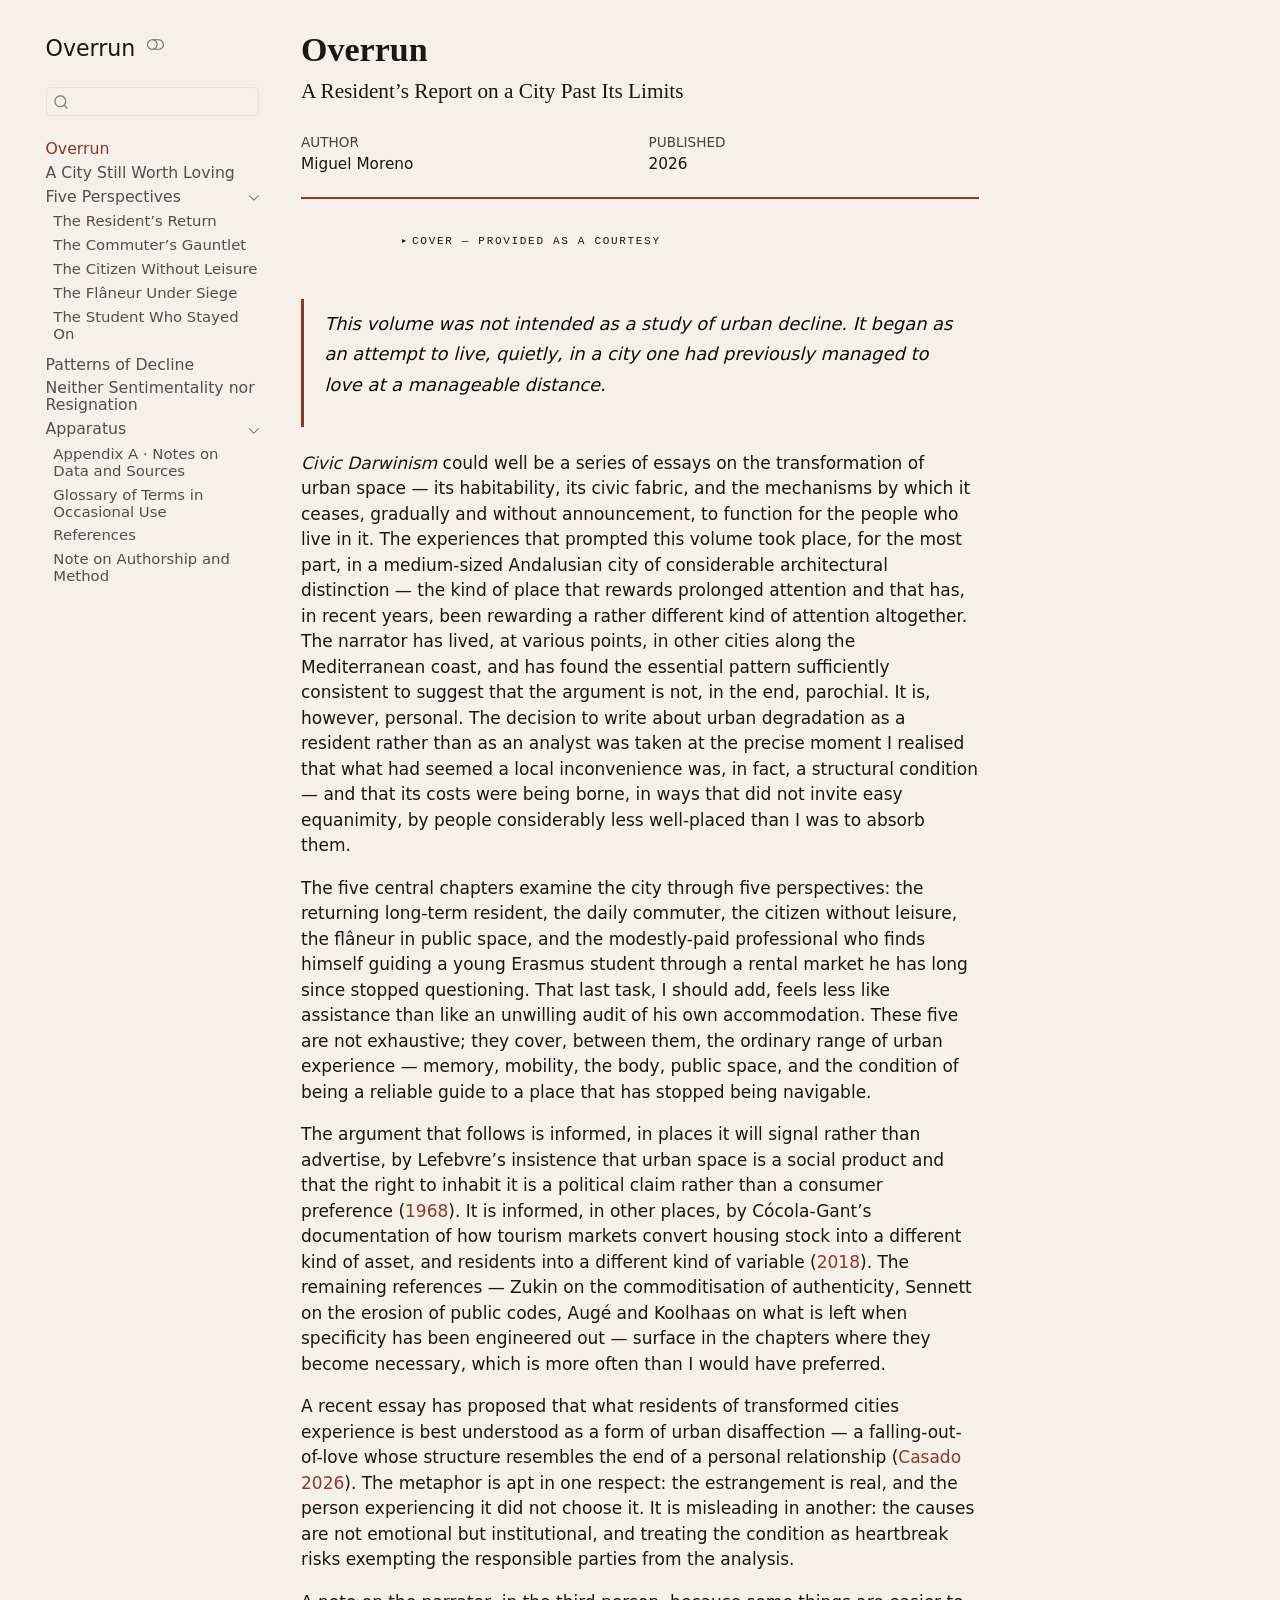
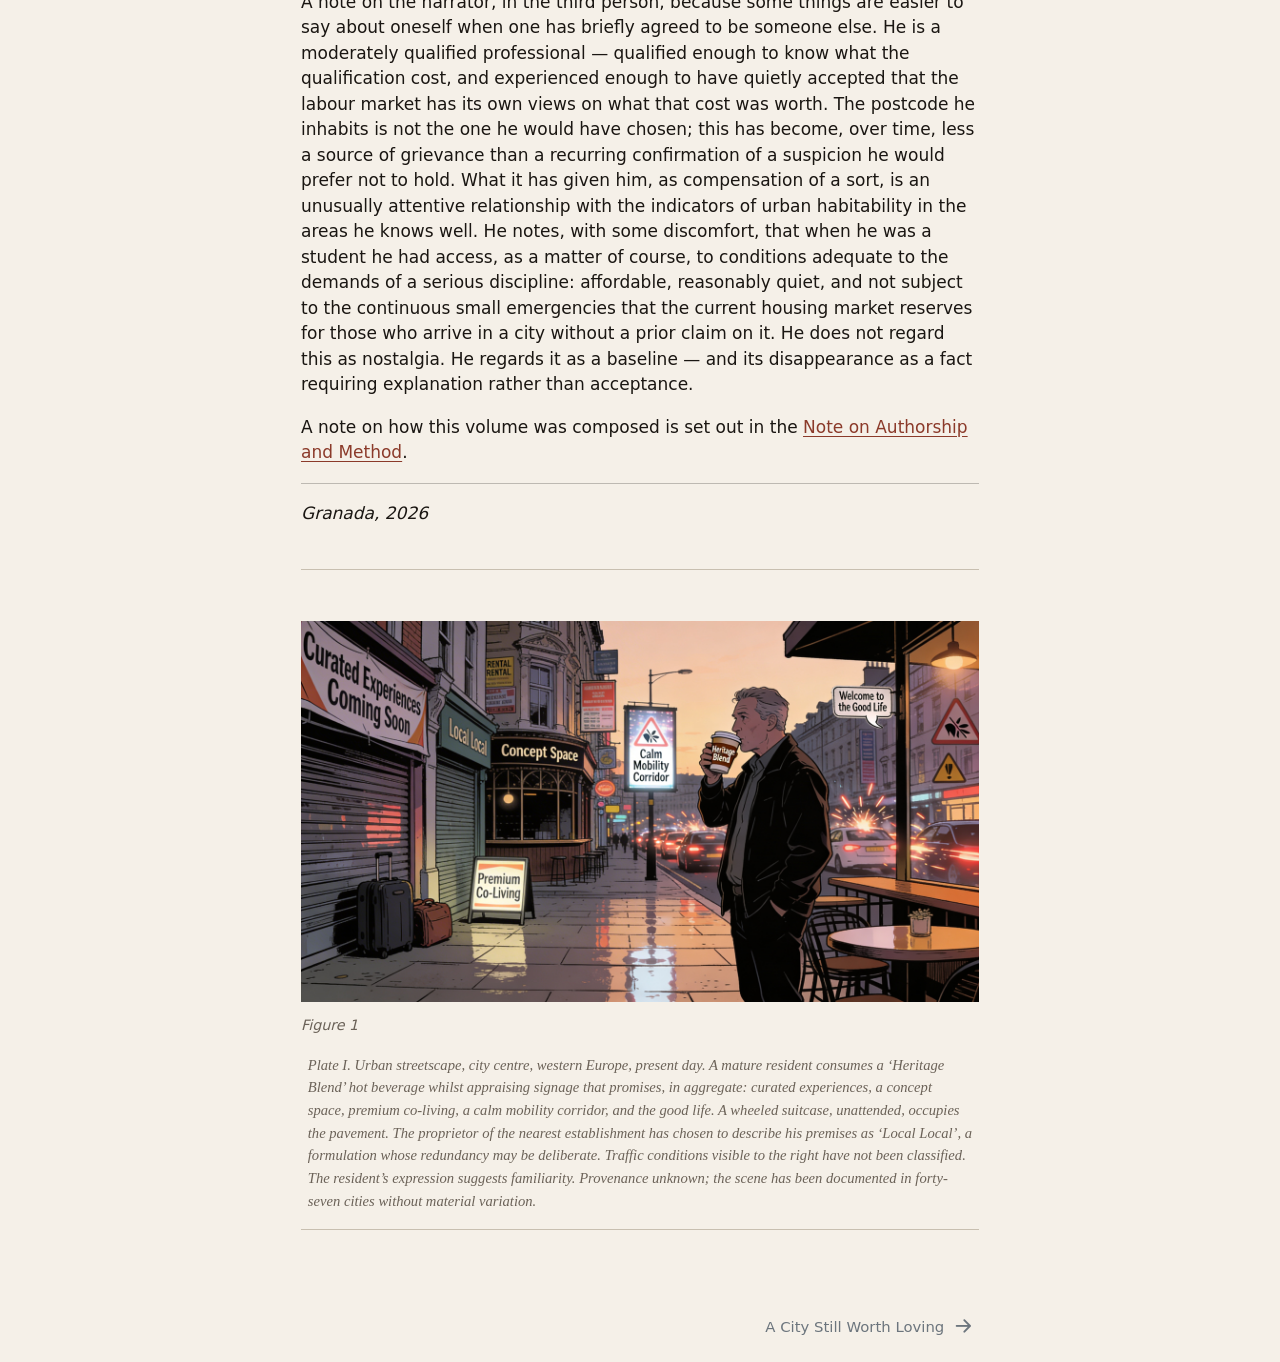
==== index.html @ 9312e803 "Add files via upload" ====
<!DOCTYPE html>
<html xmlns="http://www.w3.org/1999/xhtml" lang="en" xml:lang="en"><head>

<meta charset="utf-8">
<meta name="generator" content="quarto-1.8.27">

<meta name="viewport" content="width=device-width, initial-scale=1.0, user-scalable=yes">

<meta name="author" content="Miguel Moreno">
<meta name="dcterms.date" content="2026-01-01">

<title>Overrun</title>
<style>
code{white-space: pre-wrap;}
span.smallcaps{font-variant: small-caps;}
div.columns{display: flex; gap: min(4vw, 1.5em);}
div.column{flex: auto; overflow-x: auto;}
div.hanging-indent{margin-left: 1.5em; text-indent: -1.5em;}
ul.task-list{list-style: none;}
ul.task-list li input[type="checkbox"] {
  width: 0.8em;
  margin: 0 0.8em 0.2em -1em; /* quarto-specific, see https://github.com/quarto-dev/quarto-cli/issues/4556 */ 
  vertical-align: middle;
}
/* CSS for citations */
div.csl-bib-body { }
div.csl-entry {
  clear: both;
}
.hanging-indent div.csl-entry {
  margin-left:2em;
  text-indent:-2em;
}
div.csl-left-margin {
  min-width:2em;
  float:left;
}
div.csl-right-inline {
  margin-left:2em;
  padding-left:1em;
}
div.csl-indent {
  margin-left: 2em;
}</style>


<script src="site_libs/quarto-nav/quarto-nav.js"></script>
<script src="site_libs/quarto-nav/headroom.min.js"></script>
<script src="site_libs/clipboard/clipboard.min.js"></script>
<script src="site_libs/quarto-search/autocomplete.umd.js"></script>
<script src="site_libs/quarto-search/fuse.min.js"></script>
<script src="site_libs/quarto-search/quarto-search.js"></script>
<meta name="quarto:offset" content="./">
<link href="./00-before-the-threshold.html" rel="next">
<script src="site_libs/quarto-html/quarto.js" type="module"></script>
<script src="site_libs/quarto-html/tabsets/tabsets.js" type="module"></script>
<script src="site_libs/quarto-html/axe/axe-check.js" type="module"></script>
<script src="site_libs/quarto-html/popper.min.js"></script>
<script src="site_libs/quarto-html/tippy.umd.min.js"></script>
<script src="site_libs/quarto-html/anchor.min.js"></script>
<link href="site_libs/quarto-html/tippy.css" rel="stylesheet">
<link href="site_libs/quarto-html/quarto-syntax-highlighting-ed96de9b727972fe78a7b5d16c58bf87.css" rel="stylesheet" class="quarto-color-scheme" id="quarto-text-highlighting-styles">
<link href="site_libs/quarto-html/quarto-syntax-highlighting-dark-4d9afe2b8d18ee9fa5d0d57b5ed4214d.css" rel="stylesheet" class="quarto-color-scheme quarto-color-alternate" id="quarto-text-highlighting-styles">
<link href="site_libs/quarto-html/quarto-syntax-highlighting-ed96de9b727972fe78a7b5d16c58bf87.css" rel="stylesheet" class="quarto-color-scheme-extra" id="quarto-text-highlighting-styles">
<script src="site_libs/bootstrap/bootstrap.min.js"></script>
<link href="site_libs/bootstrap/bootstrap-icons.css" rel="stylesheet">
<link href="site_libs/bootstrap/bootstrap-942d79f2cc56dfed41c6fddfe7d2ae1d.min.css" rel="stylesheet" append-hash="true" class="quarto-color-scheme" id="quarto-bootstrap" data-mode="light">
<link href="site_libs/bootstrap/bootstrap-dark-aff4b3c965619203e67748c025749833.min.css" rel="stylesheet" append-hash="true" class="quarto-color-scheme quarto-color-alternate" id="quarto-bootstrap" data-mode="dark">
<link href="site_libs/bootstrap/bootstrap-942d79f2cc56dfed41c6fddfe7d2ae1d.min.css" rel="stylesheet" append-hash="true" class="quarto-color-scheme-extra" id="quarto-bootstrap" data-mode="light">
<script id="quarto-search-options" type="application/json">{
  "location": "sidebar",
  "copy-button": false,
  "collapse-after": 3,
  "panel-placement": "start",
  "type": "textbox",
  "limit": 50,
  "keyboard-shortcut": [
    "f",
    "/",
    "s"
  ],
  "show-item-context": false,
  "language": {
    "search-no-results-text": "No results",
    "search-matching-documents-text": "matching documents",
    "search-copy-link-title": "Copy link to search",
    "search-hide-matches-text": "Hide additional matches",
    "search-more-match-text": "more match in this document",
    "search-more-matches-text": "more matches in this document",
    "search-clear-button-title": "Clear",
    "search-text-placeholder": "",
    "search-detached-cancel-button-title": "Cancel",
    "search-submit-button-title": "Submit",
    "search-label": "Search"
  }
}</script>
<style>html{ scroll-behavior: smooth; }</style>


</head>

<body class="nav-sidebar floating quarto-light"><script id="quarto-html-before-body" type="application/javascript">
    const toggleBodyColorMode = (bsSheetEl) => {
      const mode = bsSheetEl.getAttribute("data-mode");
      const bodyEl = window.document.querySelector("body");
      if (mode === "dark") {
        bodyEl.classList.add("quarto-dark");
        bodyEl.classList.remove("quarto-light");
      } else {
        bodyEl.classList.add("quarto-light");
        bodyEl.classList.remove("quarto-dark");
      }
    }
    const toggleBodyColorPrimary = () => {
      const bsSheetEl = window.document.querySelector("link#quarto-bootstrap:not([rel=disabled-stylesheet])");
      if (bsSheetEl) {
        toggleBodyColorMode(bsSheetEl);
      }
    }
    const setColorSchemeToggle = (alternate) => {
      const toggles = window.document.querySelectorAll('.quarto-color-scheme-toggle');
      for (let i=0; i < toggles.length; i++) {
        const toggle = toggles[i];
        if (toggle) {
          if (alternate) {
            toggle.classList.add("alternate");
          } else {
            toggle.classList.remove("alternate");
          }
        }
      }
    };
    const toggleColorMode = (alternate) => {
      // Switch the stylesheets
      const primaryStylesheets = window.document.querySelectorAll('link.quarto-color-scheme:not(.quarto-color-alternate)');
      const alternateStylesheets = window.document.querySelectorAll('link.quarto-color-scheme.quarto-color-alternate');
      manageTransitions('#quarto-margin-sidebar .nav-link', false);
      if (alternate) {
        // note: dark is layered on light, we don't disable primary!
        enableStylesheet(alternateStylesheets);
        for (const sheetNode of alternateStylesheets) {
          if (sheetNode.id === "quarto-bootstrap") {
            toggleBodyColorMode(sheetNode);
          }
        }
      } else {
        disableStylesheet(alternateStylesheets);
        enableStylesheet(primaryStylesheets)
        toggleBodyColorPrimary();
      }
      manageTransitions('#quarto-margin-sidebar .nav-link', true);
      // Switch the toggles
      setColorSchemeToggle(alternate)
      // Hack to workaround the fact that safari doesn't
      // properly recolor the scrollbar when toggling (#1455)
      if (navigator.userAgent.indexOf('Safari') > 0 && navigator.userAgent.indexOf('Chrome') == -1) {
        manageTransitions("body", false);
        window.scrollTo(0, 1);
        setTimeout(() => {
          window.scrollTo(0, 0);
          manageTransitions("body", true);
        }, 40);
      }
    }
    const disableStylesheet = (stylesheets) => {
      for (let i=0; i < stylesheets.length; i++) {
        const stylesheet = stylesheets[i];
        stylesheet.rel = 'disabled-stylesheet';
      }
    }
    const enableStylesheet = (stylesheets) => {
      for (let i=0; i < stylesheets.length; i++) {
        const stylesheet = stylesheets[i];
        if(stylesheet.rel !== 'stylesheet') { // for Chrome, which will still FOUC without this check
          stylesheet.rel = 'stylesheet';
        }
      }
    }
    const manageTransitions = (selector, allowTransitions) => {
      const els = window.document.querySelectorAll(selector);
      for (let i=0; i < els.length; i++) {
        const el = els[i];
        if (allowTransitions) {
          el.classList.remove('notransition');
        } else {
          el.classList.add('notransition');
        }
      }
    }
    const isFileUrl = () => {
      return window.location.protocol === 'file:';
    }
    const hasAlternateSentinel = () => {
      let styleSentinel = getColorSchemeSentinel();
      if (styleSentinel !== null) {
        return styleSentinel === "alternate";
      } else {
        return false;
      }
    }
    const setStyleSentinel = (alternate) => {
      const value = alternate ? "alternate" : "default";
      if (!isFileUrl()) {
        window.localStorage.setItem("quarto-color-scheme", value);
      } else {
        localAlternateSentinel = value;
      }
    }
    const getColorSchemeSentinel = () => {
      if (!isFileUrl()) {
        const storageValue = window.localStorage.getItem("quarto-color-scheme");
        return storageValue != null ? storageValue : localAlternateSentinel;
      } else {
        return localAlternateSentinel;
      }
    }
    const toggleGiscusIfUsed = (isAlternate, darkModeDefault) => {
      const baseTheme = document.querySelector('#giscus-base-theme')?.value ?? 'light';
      const alternateTheme = document.querySelector('#giscus-alt-theme')?.value ?? 'dark';
      let newTheme = '';
      if(authorPrefersDark) {
        newTheme = isAlternate ? baseTheme : alternateTheme;
      } else {
        newTheme = isAlternate ? alternateTheme : baseTheme;
      }
      const changeGiscusTheme = () => {
        // From: https://github.com/giscus/giscus/issues/336
        const sendMessage = (message) => {
          const iframe = document.querySelector('iframe.giscus-frame');
          if (!iframe) return;
          iframe.contentWindow.postMessage({ giscus: message }, 'https://giscus.app');
        }
        sendMessage({
          setConfig: {
            theme: newTheme
          }
        });
      }
      const isGiscussLoaded = window.document.querySelector('iframe.giscus-frame') !== null;
      if (isGiscussLoaded) {
        changeGiscusTheme();
      }
    };
    const authorPrefersDark = false;
    const darkModeDefault = authorPrefersDark;
      document.querySelector('link#quarto-text-highlighting-styles.quarto-color-scheme-extra').rel = 'disabled-stylesheet';
      document.querySelector('link#quarto-bootstrap.quarto-color-scheme-extra').rel = 'disabled-stylesheet';
    let localAlternateSentinel = darkModeDefault ? 'alternate' : 'default';
    // Dark / light mode switch
    window.quartoToggleColorScheme = () => {
      // Read the current dark / light value
      let toAlternate = !hasAlternateSentinel();
      toggleColorMode(toAlternate);
      setStyleSentinel(toAlternate);
      toggleGiscusIfUsed(toAlternate, darkModeDefault);
      window.dispatchEvent(new Event('resize'));
    };
    // Switch to dark mode if need be
    if (hasAlternateSentinel()) {
      toggleColorMode(true);
    } else {
      toggleColorMode(false);
    }
  </script>

<div id="quarto-search-results"></div>
  <header id="quarto-header" class="headroom fixed-top">
  <nav class="quarto-secondary-nav">
    <div class="container-fluid d-flex">
      <button type="button" class="quarto-btn-toggle btn" data-bs-toggle="collapse" role="button" data-bs-target=".quarto-sidebar-collapse-item" aria-controls="quarto-sidebar" aria-expanded="false" aria-label="Toggle sidebar navigation" onclick="if (window.quartoToggleHeadroom) { window.quartoToggleHeadroom(); }">
        <i class="bi bi-layout-text-sidebar-reverse"></i>
      </button>
        <nav class="quarto-page-breadcrumbs" aria-label="breadcrumb"><ol class="breadcrumb"><li class="breadcrumb-item"><a href="./index.html"><span class="chapter-title">Overrun</span></a></li></ol></nav>
        <a class="flex-grow-1" role="navigation" data-bs-toggle="collapse" data-bs-target=".quarto-sidebar-collapse-item" aria-controls="quarto-sidebar" aria-expanded="false" aria-label="Toggle sidebar navigation" onclick="if (window.quartoToggleHeadroom) { window.quartoToggleHeadroom(); }">      
        </a>
      <button type="button" class="btn quarto-search-button" aria-label="Search" onclick="window.quartoOpenSearch();">
        <i class="bi bi-search"></i>
      </button>
    </div>
  </nav>
</header>
<!-- content -->
<div id="quarto-content" class="quarto-container page-columns page-rows-contents page-layout-article">
<!-- sidebar -->
  <nav id="quarto-sidebar" class="sidebar collapse collapse-horizontal quarto-sidebar-collapse-item sidebar-navigation floating overflow-auto">
    <div class="pt-lg-2 mt-2 text-left sidebar-header">
    <div class="sidebar-title mb-0 py-0">
      <a href="./">Overrun</a> 
        <div class="sidebar-tools-main">
  <a href="" class="quarto-color-scheme-toggle quarto-navigation-tool  px-1" onclick="window.quartoToggleColorScheme(); return false;" title="Toggle dark mode"><i class="bi"></i></a>
</div>
    </div>
      </div>
        <div class="mt-2 flex-shrink-0 align-items-center">
        <div class="sidebar-search">
        <div id="quarto-search" class="" title="Search"></div>
        </div>
        </div>
    <div class="sidebar-menu-container"> 
    <ul class="list-unstyled mt-1">
        <li class="sidebar-item">
  <div class="sidebar-item-container"> 
  <a href="./index.html" class="sidebar-item-text sidebar-link active"><span class="chapter-title">Overrun</span></a>
  </div>
</li>
        <li class="sidebar-item">
  <div class="sidebar-item-container"> 
  <a href="./00-before-the-threshold.html" class="sidebar-item-text sidebar-link"><span class="chapter-title">A City Still Worth Loving</span></a>
  </div>
</li>
        <li class="sidebar-item sidebar-item-section">
      <div class="sidebar-item-container"> 
            <a class="sidebar-item-text sidebar-link text-start" data-bs-toggle="collapse" data-bs-target="#quarto-sidebar-section-1" role="navigation" aria-expanded="true">
 <span class="menu-text">Five Perspectives</span></a>
          <a class="sidebar-item-toggle text-start" data-bs-toggle="collapse" data-bs-target="#quarto-sidebar-section-1" role="navigation" aria-expanded="true" aria-label="Toggle section">
            <i class="bi bi-chevron-right ms-2"></i>
          </a> 
      </div>
      <ul id="quarto-sidebar-section-1" class="collapse list-unstyled sidebar-section depth1 show">  
          <li class="sidebar-item">
  <div class="sidebar-item-container"> 
  <a href="./01-residents-return.html" class="sidebar-item-text sidebar-link"><span class="chapter-title">The Resident’s Return</span></a>
  </div>
</li>
          <li class="sidebar-item">
  <div class="sidebar-item-container"> 
  <a href="./02-commuters-gauntlet.html" class="sidebar-item-text sidebar-link"><span class="chapter-title">The Commuter’s Gauntlet</span></a>
  </div>
</li>
          <li class="sidebar-item">
  <div class="sidebar-item-container"> 
  <a href="./03-citizen-without-leisure.html" class="sidebar-item-text sidebar-link"><span class="chapter-title">The Citizen Without Leisure</span></a>
  </div>
</li>
          <li class="sidebar-item">
  <div class="sidebar-item-container"> 
  <a href="./04-flaneur-under-siege.html" class="sidebar-item-text sidebar-link"><span class="chapter-title">The Flâneur Under Siege</span></a>
  </div>
</li>
          <li class="sidebar-item">
  <div class="sidebar-item-container"> 
  <a href="./05-academic-observer.html" class="sidebar-item-text sidebar-link"><span class="chapter-title">The Student Who Stayed On</span></a>
  </div>
</li>
      </ul>
  </li>
        <li class="sidebar-item">
  <div class="sidebar-item-container"> 
  <a href="./06-patterns-of-decline.html" class="sidebar-item-text sidebar-link"><span class="chapter-title">Patterns of Decline</span></a>
  </div>
</li>
        <li class="sidebar-item">
  <div class="sidebar-item-container"> 
  <a href="./07-coda.html" class="sidebar-item-text sidebar-link"><span class="chapter-title">Neither Sentimentality nor Resignation</span></a>
  </div>
</li>
        <li class="sidebar-item sidebar-item-section">
      <div class="sidebar-item-container"> 
            <a class="sidebar-item-text sidebar-link text-start" data-bs-toggle="collapse" data-bs-target="#quarto-sidebar-section-2" role="navigation" aria-expanded="true">
 <span class="menu-text">Apparatus</span></a>
          <a class="sidebar-item-toggle text-start" data-bs-toggle="collapse" data-bs-target="#quarto-sidebar-section-2" role="navigation" aria-expanded="true" aria-label="Toggle section">
            <i class="bi bi-chevron-right ms-2"></i>
          </a> 
      </div>
      <ul id="quarto-sidebar-section-2" class="collapse list-unstyled sidebar-section depth1 show">  
          <li class="sidebar-item">
  <div class="sidebar-item-container"> 
  <a href="./appendix-data.html" class="sidebar-item-text sidebar-link"><span class="chapter-title">Appendix A · Notes on Data and Sources</span></a>
  </div>
</li>
          <li class="sidebar-item">
  <div class="sidebar-item-container"> 
  <a href="./glossary.html" class="sidebar-item-text sidebar-link"><span class="chapter-title">Glossary of Terms in Occasional Use</span></a>
  </div>
</li>
          <li class="sidebar-item">
  <div class="sidebar-item-container"> 
  <a href="./references.html" class="sidebar-item-text sidebar-link"><span class="chapter-title">References</span></a>
  </div>
</li>
          <li class="sidebar-item">
  <div class="sidebar-item-container"> 
  <a href="./note-on-method.html" class="sidebar-item-text sidebar-link"><span class="chapter-title">Note on Authorship and Method</span></a>
  </div>
</li>
      </ul>
  </li>
    </ul>
    </div>
</nav>
<div id="quarto-sidebar-glass" class="quarto-sidebar-collapse-item" data-bs-toggle="collapse" data-bs-target=".quarto-sidebar-collapse-item"></div>
<!-- margin-sidebar -->
    <div id="quarto-margin-sidebar" class="sidebar margin-sidebar zindex-bottom">
        
    </div>
<!-- main -->
<main class="content" id="quarto-document-content">


<header id="title-block-header" class="quarto-title-block default">
<div class="quarto-title">
<h1 class="title">Overrun</h1>
<p class="subtitle lead">A Resident’s Report on a City Past Its Limits</p>
</div>



<div class="quarto-title-meta">

    <div>
    <div class="quarto-title-meta-heading">Author</div>
    <div class="quarto-title-meta-contents">
             <p>Miguel Moreno </p>
          </div>
  </div>
    
    <div>
    <div class="quarto-title-meta-heading">Published</div>
    <div class="quarto-title-meta-contents">
      <p class="date">2026</p>
    </div>
  </div>
  
    
  </div>
  


</header>


<details class="cover-courtesy">
<summary>
Cover — provided as a courtesy
</summary>
<p><img src="_assets/figures/00-cover.png" class="cover-image img-fluid" alt="Cover illustration for Over the Threshold: Dispatches from a City That Has Quietly Become Something Else. Volume I of the Civic Darwinism series."></p>
<hr>
</details>
<div class="block-irony">
<p><em>This volume was not intended as a study of urban decline. It began as an attempt to live, quietly, in a city one had previously managed to love at a manageable distance.</em></p>
</div>
<p><em>Civic Darwinism</em> could well be a series of essays on the transformation of urban space — its habitability, its civic fabric, and the mechanisms by which it ceases, gradually and without announcement, to function for the people who live in it. The experiences that prompted this volume took place, for the most part, in a medium-sized Andalusian city of considerable architectural distinction — the kind of place that rewards prolonged attention and that has, in recent years, been rewarding a rather different kind of attention altogether. The narrator has lived, at various points, in other cities along the Mediterranean coast, and has found the essential pattern sufficiently consistent to suggest that the argument is not, in the end, parochial. It is, however, personal. The decision to write about urban degradation as a resident rather than as an analyst was taken at the precise moment I realised that what had seemed a local inconvenience was, in fact, a structural condition — and that its costs were being borne, in ways that did not invite easy equanimity, by people considerably less well-placed than I was to absorb them.</p>
<p>The five central chapters examine the city through five perspectives: the returning long-term resident, the daily commuter, the citizen without leisure, the flâneur in public space, and the modestly-paid professional who finds himself guiding a young Erasmus student through a rental market he has long since stopped questioning. That last task, I should add, feels less like assistance than like an unwilling audit of his own accommodation. These five are not exhaustive; they cover, between them, the ordinary range of urban experience — memory, mobility, the body, public space, and the condition of being a reliable guide to a place that has stopped being navigable.</p>
<p>The argument that follows is informed, in places it will signal rather than advertise, by Lefebvre’s insistence that urban space is a social product and that the right to inhabit it is a political claim rather than a consumer preference <span class="citation" data-cites="lefebvre_1968">(<a href="references.html#ref-lefebvre_1968" role="doc-biblioref">1968</a>)</span>. It is informed, in other places, by Cócola-Gant’s documentation of how tourism markets convert housing stock into a different kind of asset, and residents into a different kind of variable <span class="citation" data-cites="cocola-gant_2018">(<a href="references.html#ref-cocola-gant_2018" role="doc-biblioref">2018</a>)</span>. The remaining references — Zukin on the commoditisation of authenticity, Sennett on the erosion of public codes, Augé and Koolhaas on what is left when specificity has been engineered out — surface in the chapters where they become necessary, which is more often than I would have preferred.</p>
<p>A recent essay has proposed that what residents of transformed cities experience is best understood as a form of urban disaffection — a falling-out-of-love whose structure resembles the end of a personal relationship <span class="citation" data-cites="casado2026desamor">(<a href="references.html#ref-casado2026desamor" role="doc-biblioref">Casado 2026</a>)</span>. The metaphor is apt in one respect: the estrangement is real, and the person experiencing it did not choose it. It is misleading in another: the causes are not emotional but institutional, and treating the condition as heartbreak risks exempting the responsible parties from the analysis.</p>
<p>A note on the narrator, in the third person, because some things are easier to say about oneself when one has briefly agreed to be someone else. He is a moderately qualified professional — qualified enough to know what the qualification cost, and experienced enough to have quietly accepted that the labour market has its own views on what that cost was worth. The postcode he inhabits is not the one he would have chosen; this has become, over time, less a source of grievance than a recurring confirmation of a suspicion he would prefer not to hold. What it has given him, as compensation of a sort, is an unusually attentive relationship with the indicators of urban habitability in the areas he knows well. He notes, with some discomfort, that when he was a student he had access, as a matter of course, to conditions adequate to the demands of a serious discipline: affordable, reasonably quiet, and not subject to the continuous small emergencies that the current housing market reserves for those who arrive in a city without a prior claim on it. He does not regard this as nostalgia. He regards it as a baseline — and its disappearance as a fact requiring explanation rather than acceptance.</p>
<p>A note on how this volume was composed is set out in the <a href="./note-on-method.html">Note on Authorship and Method</a>.</p>
<hr>
<p><em>Granada, 2026</em></p>
<div class="plate">
<div id="fig-coliv" class="quarto-float quarto-figure quarto-figure-center anchored" alt="Urban streetscape, city centre, western Europe, present day.">
<figure class="quarto-float quarto-float-fig figure">
<div aria-describedby="fig-coliv-caption-0ceaefa1-69ba-4598-a22c-09a6ac19f8ca">
<img src="_assets/figures/01-coliving.png" id="fig-coliv" class="img-fluid figure-img" alt="Urban streetscape, city centre, western Europe, present day.">
</div>
<figcaption class="quarto-float-caption-bottom quarto-float-caption quarto-float-fig quarto-uncaptioned" id="fig-coliv-caption-0ceaefa1-69ba-4598-a22c-09a6ac19f8ca">
Figure&nbsp;1
</figcaption>
</figure>
</div>
<p>Plate I. Urban streetscape, city centre, western Europe, present day. A mature resident consumes a ‘Heritage Blend’ hot beverage whilst appraising signage that promises, in aggregate: curated experiences, a concept space, premium co-living, a calm mobility corridor, and the good life. A wheeled suitcase, unattended, occupies the pavement. The proprietor of the nearest establishment has chosen to describe his premises as ‘Local Local’, a formulation whose redundancy may be deliberate. Traffic conditions visible to the right have not been classified. The resident’s expression suggests familiarity. Provenance unknown; the scene has been documented in forty-seven cities without material variation.</p>
</div>
<!-- ── VARIABLE: añadir en _quarto.yml bajo `params:` si se
     quiere año dinámico. Alternativa: escribir el año fijo. -->


<div id="refs" class="references csl-bib-body hanging-indent" role="list" style="display: none">
<div id="ref-casado2026desamor" class="csl-entry" role="listitem">
Casado, Diego. 2026. <span>“El Libro Que Explica Cómo Superar El Desamor Por Lo Urbano: «Hay Que Cambiar Las Ciudades Para Cambiar El Mundo».”</span> elDiario.es, April 10. <a href="https://www.eldiario.es/madrid/somos/libro-explica-superar-desamor-urbano-hay-cambiar-ciudades-cambiar-mundo_1_13108130.html">https://www.eldiario.es/madrid/somos/libro-explica-superar-desamor-urbano-hay-cambiar-ciudades-cambiar-mundo_1_13108130.html</a>.
</div>
<div id="ref-cocola-gant_2018" class="csl-entry" role="listitem">
Cócola-Gant, Agustín. 2018. <span>“Tourism Gentrification.”</span> In <em>Handbook of Gentrification Studies</em>, edited by Loretta Lees and Martin Phillips. Edward Elgar.
</div>
<div id="ref-lefebvre_1968" class="csl-entry" role="listitem">
Lefebvre, Henri. 1968. <em>Le Droit à La Ville</em>. Anthropos.
</div>
</div>

</main> <!-- /main -->
<script id="quarto-html-after-body" type="application/javascript">
  window.document.addEventListener("DOMContentLoaded", function (event) {
    // Ensure there is a toggle, if there isn't float one in the top right
    if (window.document.querySelector('.quarto-color-scheme-toggle') === null) {
      const a = window.document.createElement('a');
      a.classList.add('top-right');
      a.classList.add('quarto-color-scheme-toggle');
      a.href = "";
      a.onclick = function() { try { window.quartoToggleColorScheme(); } catch {} return false; };
      const i = window.document.createElement("i");
      i.classList.add('bi');
      a.appendChild(i);
      window.document.body.appendChild(a);
    }
    setColorSchemeToggle(hasAlternateSentinel())
    const icon = "";
    const anchorJS = new window.AnchorJS();
    anchorJS.options = {
      placement: 'right',
      icon: icon
    };
    anchorJS.add('.anchored');
    const isCodeAnnotation = (el) => {
      for (const clz of el.classList) {
        if (clz.startsWith('code-annotation-')) {                     
          return true;
        }
      }
      return false;
    }
    const onCopySuccess = function(e) {
      // button target
      const button = e.trigger;
      // don't keep focus
      button.blur();
      // flash "checked"
      button.classList.add('code-copy-button-checked');
      var currentTitle = button.getAttribute("title");
      button.setAttribute("title", "Copied!");
      let tooltip;
      if (window.bootstrap) {
        button.setAttribute("data-bs-toggle", "tooltip");
        button.setAttribute("data-bs-placement", "left");
        button.setAttribute("data-bs-title", "Copied!");
        tooltip = new bootstrap.Tooltip(button, 
          { trigger: "manual", 
            customClass: "code-copy-button-tooltip",
            offset: [0, -8]});
        tooltip.show();    
      }
      setTimeout(function() {
        if (tooltip) {
          tooltip.hide();
          button.removeAttribute("data-bs-title");
          button.removeAttribute("data-bs-toggle");
          button.removeAttribute("data-bs-placement");
        }
        button.setAttribute("title", currentTitle);
        button.classList.remove('code-copy-button-checked');
      }, 1000);
      // clear code selection
      e.clearSelection();
    }
    const getTextToCopy = function(trigger) {
      const outerScaffold = trigger.parentElement.cloneNode(true);
      const codeEl = outerScaffold.querySelector('code');
      for (const childEl of codeEl.children) {
        if (isCodeAnnotation(childEl)) {
          childEl.remove();
        }
      }
      return codeEl.innerText;
    }
    const clipboard = new window.ClipboardJS('.code-copy-button:not([data-in-quarto-modal])', {
      text: getTextToCopy
    });
    clipboard.on('success', onCopySuccess);
    if (window.document.getElementById('quarto-embedded-source-code-modal')) {
      const clipboardModal = new window.ClipboardJS('.code-copy-button[data-in-quarto-modal]', {
        text: getTextToCopy,
        container: window.document.getElementById('quarto-embedded-source-code-modal')
      });
      clipboardModal.on('success', onCopySuccess);
    }
      var localhostRegex = new RegExp(/^(?:http|https):\/\/localhost\:?[0-9]*\//);
      var mailtoRegex = new RegExp(/^mailto:/);
        var filterRegex = new RegExp('/' + window.location.host + '/');
      var isInternal = (href) => {
          return filterRegex.test(href) || localhostRegex.test(href) || mailtoRegex.test(href);
      }
      // Inspect non-navigation links and adorn them if external
     var links = window.document.querySelectorAll('a[href]:not(.nav-link):not(.navbar-brand):not(.toc-action):not(.sidebar-link):not(.sidebar-item-toggle):not(.pagination-link):not(.no-external):not([aria-hidden]):not(.dropdown-item):not(.quarto-navigation-tool):not(.about-link)');
      for (var i=0; i<links.length; i++) {
        const link = links[i];
        if (!isInternal(link.href)) {
          // undo the damage that might have been done by quarto-nav.js in the case of
          // links that we want to consider external
          if (link.dataset.originalHref !== undefined) {
            link.href = link.dataset.originalHref;
          }
            // target, if specified
            link.setAttribute("target", "_blank");
            if (link.getAttribute("rel") === null) {
              link.setAttribute("rel", "noopener");
            }
        }
      }
    function tippyHover(el, contentFn, onTriggerFn, onUntriggerFn) {
      const config = {
        allowHTML: true,
        maxWidth: 500,
        delay: 100,
        arrow: false,
        appendTo: function(el) {
            return el.parentElement;
        },
        interactive: true,
        interactiveBorder: 10,
        theme: 'quarto',
        placement: 'bottom-start',
      };
      if (contentFn) {
        config.content = contentFn;
      }
      if (onTriggerFn) {
        config.onTrigger = onTriggerFn;
      }
      if (onUntriggerFn) {
        config.onUntrigger = onUntriggerFn;
      }
      window.tippy(el, config); 
    }
    const noterefs = window.document.querySelectorAll('a[role="doc-noteref"]');
    for (var i=0; i<noterefs.length; i++) {
      const ref = noterefs[i];
      tippyHover(ref, function() {
        // use id or data attribute instead here
        let href = ref.getAttribute('data-footnote-href') || ref.getAttribute('href');
        try { href = new URL(href).hash; } catch {}
        const id = href.replace(/^#\/?/, "");
        const note = window.document.getElementById(id);
        if (note) {
          return note.innerHTML;
        } else {
          return "";
        }
      });
    }
    const xrefs = window.document.querySelectorAll('a.quarto-xref');
    const processXRef = (id, note) => {
      // Strip column container classes
      const stripColumnClz = (el) => {
        el.classList.remove("page-full", "page-columns");
        if (el.children) {
          for (const child of el.children) {
            stripColumnClz(child);
          }
        }
      }
      stripColumnClz(note)
      if (id === null || id.startsWith('sec-')) {
        // Special case sections, only their first couple elements
        const container = document.createElement("div");
        if (note.children && note.children.length > 2) {
          container.appendChild(note.children[0].cloneNode(true));
          for (let i = 1; i < note.children.length; i++) {
            const child = note.children[i];
            if (child.tagName === "P" && child.innerText === "") {
              continue;
            } else {
              container.appendChild(child.cloneNode(true));
              break;
            }
          }
          if (window.Quarto?.typesetMath) {
            window.Quarto.typesetMath(container);
          }
          return container.innerHTML
        } else {
          if (window.Quarto?.typesetMath) {
            window.Quarto.typesetMath(note);
          }
          return note.innerHTML;
        }
      } else {
        // Remove any anchor links if they are present
        const anchorLink = note.querySelector('a.anchorjs-link');
        if (anchorLink) {
          anchorLink.remove();
        }
        if (window.Quarto?.typesetMath) {
          window.Quarto.typesetMath(note);
        }
        if (note.classList.contains("callout")) {
          return note.outerHTML;
        } else {
          return note.innerHTML;
        }
      }
    }
    for (var i=0; i<xrefs.length; i++) {
      const xref = xrefs[i];
      tippyHover(xref, undefined, function(instance) {
        instance.disable();
        let url = xref.getAttribute('href');
        let hash = undefined; 
        if (url.startsWith('#')) {
          hash = url;
        } else {
          try { hash = new URL(url).hash; } catch {}
        }
        if (hash) {
          const id = hash.replace(/^#\/?/, "");
          const note = window.document.getElementById(id);
          if (note !== null) {
            try {
              const html = processXRef(id, note.cloneNode(true));
              instance.setContent(html);
            } finally {
              instance.enable();
              instance.show();
            }
          } else {
            // See if we can fetch this
            fetch(url.split('#')[0])
            .then(res => res.text())
            .then(html => {
              const parser = new DOMParser();
              const htmlDoc = parser.parseFromString(html, "text/html");
              const note = htmlDoc.getElementById(id);
              if (note !== null) {
                const html = processXRef(id, note);
                instance.setContent(html);
              } 
            }).finally(() => {
              instance.enable();
              instance.show();
            });
          }
        } else {
          // See if we can fetch a full url (with no hash to target)
          // This is a special case and we should probably do some content thinning / targeting
          fetch(url)
          .then(res => res.text())
          .then(html => {
            const parser = new DOMParser();
            const htmlDoc = parser.parseFromString(html, "text/html");
            const note = htmlDoc.querySelector('main.content');
            if (note !== null) {
              // This should only happen for chapter cross references
              // (since there is no id in the URL)
              // remove the first header
              if (note.children.length > 0 && note.children[0].tagName === "HEADER") {
                note.children[0].remove();
              }
              const html = processXRef(null, note);
              instance.setContent(html);
            } 
          }).finally(() => {
            instance.enable();
            instance.show();
          });
        }
      }, function(instance) {
      });
    }
        let selectedAnnoteEl;
        const selectorForAnnotation = ( cell, annotation) => {
          let cellAttr = 'data-code-cell="' + cell + '"';
          let lineAttr = 'data-code-annotation="' +  annotation + '"';
          const selector = 'span[' + cellAttr + '][' + lineAttr + ']';
          return selector;
        }
        const selectCodeLines = (annoteEl) => {
          const doc = window.document;
          const targetCell = annoteEl.getAttribute("data-target-cell");
          const targetAnnotation = annoteEl.getAttribute("data-target-annotation");
          const annoteSpan = window.document.querySelector(selectorForAnnotation(targetCell, targetAnnotation));
          const lines = annoteSpan.getAttribute("data-code-lines").split(",");
          const lineIds = lines.map((line) => {
            return targetCell + "-" + line;
          })
          let top = null;
          let height = null;
          let parent = null;
          if (lineIds.length > 0) {
              //compute the position of the single el (top and bottom and make a div)
              const el = window.document.getElementById(lineIds[0]);
              top = el.offsetTop;
              height = el.offsetHeight;
              parent = el.parentElement.parentElement;
            if (lineIds.length > 1) {
              const lastEl = window.document.getElementById(lineIds[lineIds.length - 1]);
              const bottom = lastEl.offsetTop + lastEl.offsetHeight;
              height = bottom - top;
            }
            if (top !== null && height !== null && parent !== null) {
              // cook up a div (if necessary) and position it 
              let div = window.document.getElementById("code-annotation-line-highlight");
              if (div === null) {
                div = window.document.createElement("div");
                div.setAttribute("id", "code-annotation-line-highlight");
                div.style.position = 'absolute';
                parent.appendChild(div);
              }
              div.style.top = top - 2 + "px";
              div.style.height = height + 4 + "px";
              div.style.left = 0;
              let gutterDiv = window.document.getElementById("code-annotation-line-highlight-gutter");
              if (gutterDiv === null) {
                gutterDiv = window.document.createElement("div");
                gutterDiv.setAttribute("id", "code-annotation-line-highlight-gutter");
                gutterDiv.style.position = 'absolute';
                const codeCell = window.document.getElementById(targetCell);
                const gutter = codeCell.querySelector('.code-annotation-gutter');
                gutter.appendChild(gutterDiv);
              }
              gutterDiv.style.top = top - 2 + "px";
              gutterDiv.style.height = height + 4 + "px";
            }
            selectedAnnoteEl = annoteEl;
          }
        };
        const unselectCodeLines = () => {
          const elementsIds = ["code-annotation-line-highlight", "code-annotation-line-highlight-gutter"];
          elementsIds.forEach((elId) => {
            const div = window.document.getElementById(elId);
            if (div) {
              div.remove();
            }
          });
          selectedAnnoteEl = undefined;
        };
          // Handle positioning of the toggle
      window.addEventListener(
        "resize",
        throttle(() => {
          elRect = undefined;
          if (selectedAnnoteEl) {
            selectCodeLines(selectedAnnoteEl);
          }
        }, 10)
      );
      function throttle(fn, ms) {
      let throttle = false;
      let timer;
        return (...args) => {
          if(!throttle) { // first call gets through
              fn.apply(this, args);
              throttle = true;
          } else { // all the others get throttled
              if(timer) clearTimeout(timer); // cancel #2
              timer = setTimeout(() => {
                fn.apply(this, args);
                timer = throttle = false;
              }, ms);
          }
        };
      }
        // Attach click handler to the DT
        const annoteDls = window.document.querySelectorAll('dt[data-target-cell]');
        for (const annoteDlNode of annoteDls) {
          annoteDlNode.addEventListener('click', (event) => {
            const clickedEl = event.target;
            if (clickedEl !== selectedAnnoteEl) {
              unselectCodeLines();
              const activeEl = window.document.querySelector('dt[data-target-cell].code-annotation-active');
              if (activeEl) {
                activeEl.classList.remove('code-annotation-active');
              }
              selectCodeLines(clickedEl);
              clickedEl.classList.add('code-annotation-active');
            } else {
              // Unselect the line
              unselectCodeLines();
              clickedEl.classList.remove('code-annotation-active');
            }
          });
        }
    const findCites = (el) => {
      const parentEl = el.parentElement;
      if (parentEl) {
        const cites = parentEl.dataset.cites;
        if (cites) {
          return {
            el,
            cites: cites.split(' ')
          };
        } else {
          return findCites(el.parentElement)
        }
      } else {
        return undefined;
      }
    };
    var bibliorefs = window.document.querySelectorAll('a[role="doc-biblioref"]');
    for (var i=0; i<bibliorefs.length; i++) {
      const ref = bibliorefs[i];
      const citeInfo = findCites(ref);
      if (citeInfo) {
        tippyHover(citeInfo.el, function() {
          var popup = window.document.createElement('div');
          citeInfo.cites.forEach(function(cite) {
            var citeDiv = window.document.createElement('div');
            citeDiv.classList.add('hanging-indent');
            citeDiv.classList.add('csl-entry');
            var biblioDiv = window.document.getElementById('ref-' + cite);
            if (biblioDiv) {
              citeDiv.innerHTML = biblioDiv.innerHTML;
            }
            popup.appendChild(citeDiv);
          });
          return popup.innerHTML;
        });
      }
    }
  });
  </script>
<nav class="page-navigation">
  <div class="nav-page nav-page-previous">
  </div>
  <div class="nav-page nav-page-next">
      <a href="./00-before-the-threshold.html" class="pagination-link" aria-label="A City Still Worth Loving">
        <span class="nav-page-text"><span class="chapter-title">A City Still Worth Loving</span></span> <i class="bi bi-arrow-right-short"></i>
      </a>
  </div>
</nav>
</div> <!-- /content -->




<script src="site_libs/quarto-html/zenscroll-min.js"></script>
</body></html>
---- site_libs/quarto-html/tippy.css ----
.tippy-box[data-animation=fade][data-state=hidden]{opacity:0}[data-tippy-root]{max-width:calc(100vw - 10px)}.tippy-box{position:relative;background-color:#333;color:#fff;border-radius:4px;font-size:14px;line-height:1.4;white-space:normal;outline:0;transition-property:transform,visibility,opacity}.tippy-box[data-placement^=top]>.tippy-arrow{bottom:0}.tippy-box[data-placement^=top]>.tippy-arrow:before{bottom:-7px;left:0;border-width:8px 8px 0;border-top-color:initial;transform-origin:center top}.tippy-box[data-placement^=bottom]>.tippy-arrow{top:0}.tippy-box[data-placement^=bottom]>.tippy-arrow:before{top:-7px;left:0;border-width:0 8px 8px;border-bottom-color:initial;transform-origin:center bottom}.tippy-box[data-placement^=left]>.tippy-arrow{right:0}.tippy-box[data-placement^=left]>.tippy-arrow:before{border-width:8px 0 8px 8px;border-left-color:initial;right:-7px;transform-origin:center left}.tippy-box[data-placement^=right]>.tippy-arrow{left:0}.tippy-box[data-placement^=right]>.tippy-arrow:before{left:-7px;border-width:8px 8px 8px 0;border-right-color:initial;transform-origin:center right}.tippy-box[data-inertia][data-state=visible]{transition-timing-function:cubic-bezier(.54,1.5,.38,1.11)}.tippy-arrow{width:16px;height:16px;color:#333}.tippy-arrow:before{content:"";position:absolute;border-color:transparent;border-style:solid}.tippy-content{position:relative;padding:5px 9px;z-index:1}
---- site_libs/quarto-html/quarto-syntax-highlighting-ed96de9b727972fe78a7b5d16c58bf87.css ----
/* quarto syntax highlight colors */
:root {
  --quarto-hl-ot-color: #003B4F;
  --quarto-hl-at-color: #657422;
  --quarto-hl-ss-color: #20794D;
  --quarto-hl-an-color: #5E5E5E;
  --quarto-hl-fu-color: #4758AB;
  --quarto-hl-st-color: #20794D;
  --quarto-hl-cf-color: #003B4F;
  --quarto-hl-op-color: #5E5E5E;
  --quarto-hl-er-color: #AD0000;
  --quarto-hl-bn-color: #AD0000;
  --quarto-hl-al-color: #AD0000;
  --quarto-hl-va-color: #111111;
  --quarto-hl-bu-color: inherit;
  --quarto-hl-ex-color: inherit;
  --quarto-hl-pp-color: #AD0000;
  --quarto-hl-in-color: #5E5E5E;
  --quarto-hl-vs-color: #20794D;
  --quarto-hl-wa-color: #5E5E5E;
  --quarto-hl-do-color: #5E5E5E;
  --quarto-hl-im-color: #00769E;
  --quarto-hl-ch-color: #20794D;
  --quarto-hl-dt-color: #AD0000;
  --quarto-hl-fl-color: #AD0000;
  --quarto-hl-co-color: #5E5E5E;
  --quarto-hl-cv-color: #5E5E5E;
  --quarto-hl-cn-color: #8f5902;
  --quarto-hl-sc-color: #5E5E5E;
  --quarto-hl-dv-color: #AD0000;
  --quarto-hl-kw-color: #003B4F;
}

/* other quarto variables */
:root {
  --quarto-font-monospace: SFMono-Regular, Menlo, Monaco, Consolas, "Liberation Mono", "Courier New", monospace;
}

/* syntax highlight based on Pandoc's rules */
pre > code.sourceCode > span {
  color: #003B4F;
}

code.sourceCode > span {
  color: #003B4F;
}

div.sourceCode,
div.sourceCode pre.sourceCode {
  color: #003B4F;
}

/* Normal */
code span {
  color: #003B4F;
}

/* Alert */
code span.al {
  color: #AD0000;
  font-style: inherit;
}

/* Annotation */
code span.an {
  color: #5E5E5E;
  font-style: inherit;
}

/* Attribute */
code span.at {
  color: #657422;
  font-style: inherit;
}

/* BaseN */
code span.bn {
  color: #AD0000;
  font-style: inherit;
}

/* BuiltIn */
code span.bu {
  font-style: inherit;
}

/* ControlFlow */
code span.cf {
  color: #003B4F;
  font-weight: bold;
  font-style: inherit;
}

/* Char */
code span.ch {
  color: #20794D;
  font-style: inherit;
}

/* Constant */
code span.cn {
  color: #8f5902;
  font-style: inherit;
}

/* Comment */
code span.co {
  color: #5E5E5E;
  font-style: inherit;
}

/* CommentVar */
code span.cv {
  color: #5E5E5E;
  font-style: italic;
}

/* Documentation */
code span.do {
  color: #5E5E5E;
  font-style: italic;
}

/* DataType */
code span.dt {
  color: #AD0000;
  font-style: inherit;
}

/* DecVal */
code span.dv {
  color: #AD0000;
  font-style: inherit;
}

/* Error */
code span.er {
  color: #AD0000;
  font-style: inherit;
}

/* Extension */
code span.ex {
  font-style: inherit;
}

/* Float */
code span.fl {
  color: #AD0000;
  font-style: inherit;
}

/* Function */
code span.fu {
  color: #4758AB;
  font-style: inherit;
}

/* Import */
code span.im {
  color: #00769E;
  font-style: inherit;
}

/* Information */
code span.in {
  color: #5E5E5E;
  font-style: inherit;
}

/* Keyword */
code span.kw {
  color: #003B4F;
  font-weight: bold;
  font-style: inherit;
}

/* Operator */
code span.op {
  color: #5E5E5E;
  font-style: inherit;
}

/* Other */
code span.ot {
  color: #003B4F;
  font-style: inherit;
}

/* Preprocessor */
code span.pp {
  color: #AD0000;
  font-style: inherit;
}

/* SpecialChar */
code span.sc {
  color: #5E5E5E;
  font-style: inherit;
}

/* SpecialString */
code span.ss {
  color: #20794D;
  font-style: inherit;
}

/* String */
code span.st {
  color: #20794D;
  font-style: inherit;
}

/* Variable */
code span.va {
  color: #111111;
  font-style: inherit;
}

/* VerbatimString */
code span.vs {
  color: #20794D;
  font-style: inherit;
}

/* Warning */
code span.wa {
  color: #5E5E5E;
  font-style: italic;
}

.prevent-inlining {
  content: "</";
}

/*# sourceMappingURL=0920dd6d7437995b8cdf7429764427b1.css.map */
---- site_libs/quarto-html/quarto-syntax-highlighting-dark-4d9afe2b8d18ee9fa5d0d57b5ed4214d.css ----
/* quarto syntax highlight colors */
:root {
  --quarto-hl-al-color: #f07178;
  --quarto-hl-an-color: #d4d0ab;
  --quarto-hl-at-color: #00e0e0;
  --quarto-hl-bn-color: #d4d0ab;
  --quarto-hl-bu-color: #abe338;
  --quarto-hl-ch-color: #abe338;
  --quarto-hl-co-color: #f8f8f2;
  --quarto-hl-cv-color: #ffd700;
  --quarto-hl-cn-color: #ffd700;
  --quarto-hl-cf-color: #ffa07a;
  --quarto-hl-dt-color: #ffa07a;
  --quarto-hl-dv-color: #d4d0ab;
  --quarto-hl-do-color: #f8f8f2;
  --quarto-hl-er-color: #f07178;
  --quarto-hl-ex-color: #00e0e0;
  --quarto-hl-fl-color: #d4d0ab;
  --quarto-hl-fu-color: #ffa07a;
  --quarto-hl-im-color: #abe338;
  --quarto-hl-in-color: #d4d0ab;
  --quarto-hl-kw-color: #ffa07a;
  --quarto-hl-op-color: #ffa07a;
  --quarto-hl-ot-color: #00e0e0;
  --quarto-hl-pp-color: #dcc6e0;
  --quarto-hl-re-color: #00e0e0;
  --quarto-hl-sc-color: #abe338;
  --quarto-hl-ss-color: #abe338;
  --quarto-hl-st-color: #abe338;
  --quarto-hl-va-color: #00e0e0;
  --quarto-hl-vs-color: #abe338;
  --quarto-hl-wa-color: #dcc6e0;
}

/* other quarto variables */
:root {
  --quarto-font-monospace: SFMono-Regular, Menlo, Monaco, Consolas, "Liberation Mono", "Courier New", monospace;
}

/* syntax highlight based on Pandoc's rules */
pre > code.sourceCode > span {
  color: #f8f8f2;
}

code.sourceCode > span {
  color: #f8f8f2;
}

div.sourceCode,
div.sourceCode pre.sourceCode {
  color: #f8f8f2;
}

/* Normal */
code span {
  color: #f8f8f2;
}

/* Alert */
code span.al {
  color: #f07178;
}

/* Annotation */
code span.an {
  color: #d4d0ab;
}

/* Attribute */
code span.at {
  color: #00e0e0;
}

/* BaseN */
code span.bn {
  color: #d4d0ab;
}

/* BuiltIn */
code span.bu {
  color: #abe338;
}

/* ControlFlow */
code span.cf {
  font-weight: bold;
  color: #ffa07a;
}

/* Char */
code span.ch {
  color: #abe338;
}

/* Constant */
code span.cn {
  color: #ffd700;
}

/* Comment */
code span.co {
  font-style: italic;
  color: #f8f8f2;
}

/* CommentVar */
code span.cv {
  color: #ffd700;
}

/* Documentation */
code span.do {
  color: #f8f8f2;
}

/* DataType */
code span.dt {
  color: #ffa07a;
}

/* DecVal */
code span.dv {
  color: #d4d0ab;
}

/* Error */
code span.er {
  color: #f07178;
  text-decoration: underline;
}

/* Extension */
code span.ex {
  font-weight: bold;
  color: #00e0e0;
}

/* Float */
code span.fl {
  color: #d4d0ab;
}

/* Function */
code span.fu {
  color: #ffa07a;
}

/* Import */
code span.im {
  color: #abe338;
}

/* Information */
code span.in {
  color: #d4d0ab;
}

/* Keyword */
code span.kw {
  font-weight: bold;
  color: #ffa07a;
}

/* Operator */
code span.op {
  color: #ffa07a;
}

/* Other */
code span.ot {
  color: #00e0e0;
}

/* Preprocessor */
code span.pp {
  color: #dcc6e0;
}

/* RegionMarker */
code span.re {
  background-color: #f8f8f2;
  color: #00e0e0;
}

/* SpecialChar */
code span.sc {
  color: #abe338;
}

/* SpecialString */
code span.ss {
  color: #abe338;
}

/* String */
code span.st {
  color: #abe338;
}

/* Variable */
code span.va {
  color: #00e0e0;
}

/* VerbatimString */
code span.vs {
  color: #abe338;
}

/* Warning */
code span.wa {
  color: #dcc6e0;
}

.prevent-inlining {
  content: "</";
}

/*# sourceMappingURL=86edf53ecdff796acf02dbceed379426.css.map */
---- site_libs/quarto-html/quarto-syntax-highlighting-ed96de9b727972fe78a7b5d16c58bf87.css ----
/* quarto syntax highlight colors */
:root {
  --quarto-hl-ot-color: #003B4F;
  --quarto-hl-at-color: #657422;
  --quarto-hl-ss-color: #20794D;
  --quarto-hl-an-color: #5E5E5E;
  --quarto-hl-fu-color: #4758AB;
  --quarto-hl-st-color: #20794D;
  --quarto-hl-cf-color: #003B4F;
  --quarto-hl-op-color: #5E5E5E;
  --quarto-hl-er-color: #AD0000;
  --quarto-hl-bn-color: #AD0000;
  --quarto-hl-al-color: #AD0000;
  --quarto-hl-va-color: #111111;
  --quarto-hl-bu-color: inherit;
  --quarto-hl-ex-color: inherit;
  --quarto-hl-pp-color: #AD0000;
  --quarto-hl-in-color: #5E5E5E;
  --quarto-hl-vs-color: #20794D;
  --quarto-hl-wa-color: #5E5E5E;
  --quarto-hl-do-color: #5E5E5E;
  --quarto-hl-im-color: #00769E;
  --quarto-hl-ch-color: #20794D;
  --quarto-hl-dt-color: #AD0000;
  --quarto-hl-fl-color: #AD0000;
  --quarto-hl-co-color: #5E5E5E;
  --quarto-hl-cv-color: #5E5E5E;
  --quarto-hl-cn-color: #8f5902;
  --quarto-hl-sc-color: #5E5E5E;
  --quarto-hl-dv-color: #AD0000;
  --quarto-hl-kw-color: #003B4F;
}

/* other quarto variables */
:root {
  --quarto-font-monospace: SFMono-Regular, Menlo, Monaco, Consolas, "Liberation Mono", "Courier New", monospace;
}

/* syntax highlight based on Pandoc's rules */
pre > code.sourceCode > span {
  color: #003B4F;
}

code.sourceCode > span {
  color: #003B4F;
}

div.sourceCode,
div.sourceCode pre.sourceCode {
  color: #003B4F;
}

/* Normal */
code span {
  color: #003B4F;
}

/* Alert */
code span.al {
  color: #AD0000;
  font-style: inherit;
}

/* Annotation */
code span.an {
  color: #5E5E5E;
  font-style: inherit;
}

/* Attribute */
code span.at {
  color: #657422;
  font-style: inherit;
}

/* BaseN */
code span.bn {
  color: #AD0000;
  font-style: inherit;
}

/* BuiltIn */
code span.bu {
  font-style: inherit;
}

/* ControlFlow */
code span.cf {
  color: #003B4F;
  font-weight: bold;
  font-style: inherit;
}

/* Char */
code span.ch {
  color: #20794D;
  font-style: inherit;
}

/* Constant */
code span.cn {
  color: #8f5902;
  font-style: inherit;
}

/* Comment */
code span.co {
  color: #5E5E5E;
  font-style: inherit;
}

/* CommentVar */
code span.cv {
  color: #5E5E5E;
  font-style: italic;
}

/* Documentation */
code span.do {
  color: #5E5E5E;
  font-style: italic;
}

/* DataType */
code span.dt {
  color: #AD0000;
  font-style: inherit;
}

/* DecVal */
code span.dv {
  color: #AD0000;
  font-style: inherit;
}

/* Error */
code span.er {
  color: #AD0000;
  font-style: inherit;
}

/* Extension */
code span.ex {
  font-style: inherit;
}

/* Float */
code span.fl {
  color: #AD0000;
  font-style: inherit;
}

/* Function */
code span.fu {
  color: #4758AB;
  font-style: inherit;
}

/* Import */
code span.im {
  color: #00769E;
  font-style: inherit;
}

/* Information */
code span.in {
  color: #5E5E5E;
  font-style: inherit;
}

/* Keyword */
code span.kw {
  color: #003B4F;
  font-weight: bold;
  font-style: inherit;
}

/* Operator */
code span.op {
  color: #5E5E5E;
  font-style: inherit;
}

/* Other */
code span.ot {
  color: #003B4F;
  font-style: inherit;
}

/* Preprocessor */
code span.pp {
  color: #AD0000;
  font-style: inherit;
}

/* SpecialChar */
code span.sc {
  color: #5E5E5E;
  font-style: inherit;
}

/* SpecialString */
code span.ss {
  color: #20794D;
  font-style: inherit;
}

/* String */
code span.st {
  color: #20794D;
  font-style: inherit;
}

/* Variable */
code span.va {
  color: #111111;
  font-style: inherit;
}

/* VerbatimString */
code span.vs {
  color: #20794D;
  font-style: inherit;
}

/* Warning */
code span.wa {
  color: #5E5E5E;
  font-style: italic;
}

.prevent-inlining {
  content: "</";
}

/*# sourceMappingURL=0920dd6d7437995b8cdf7429764427b1.css.map */
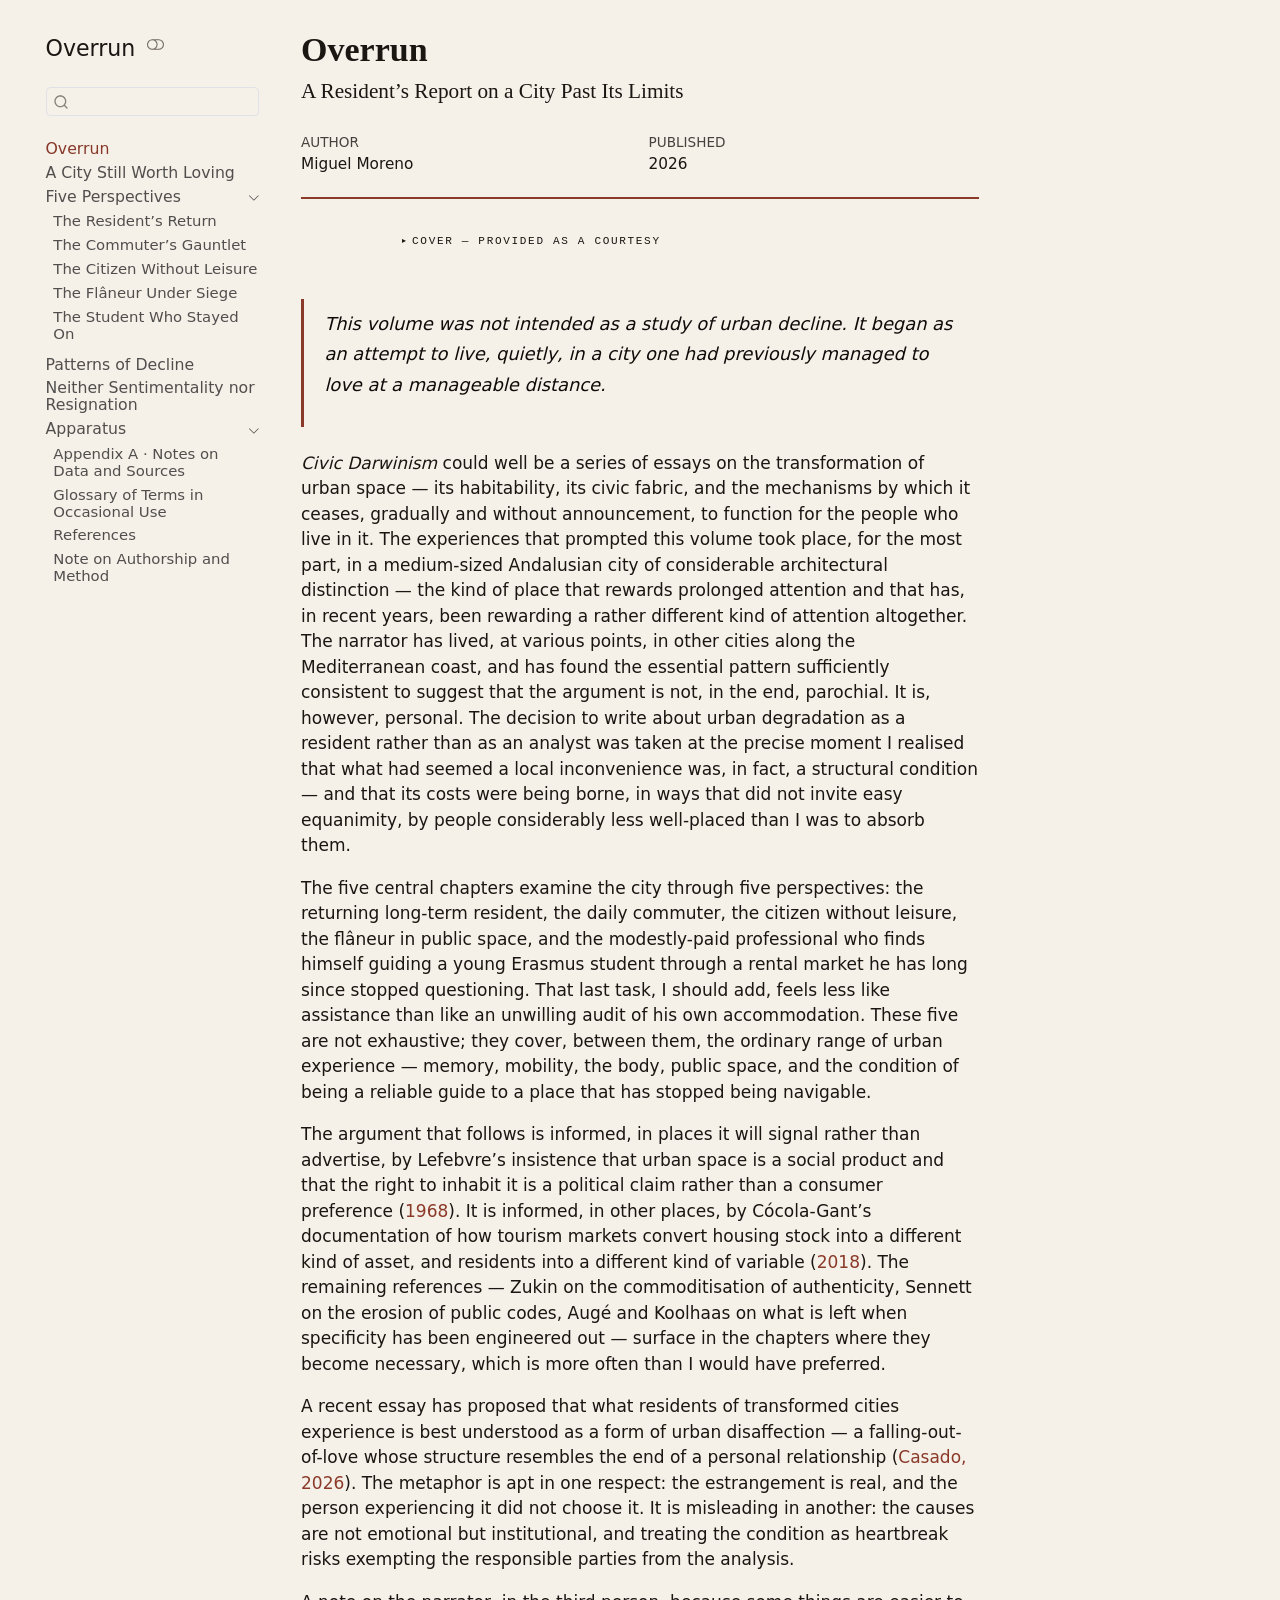
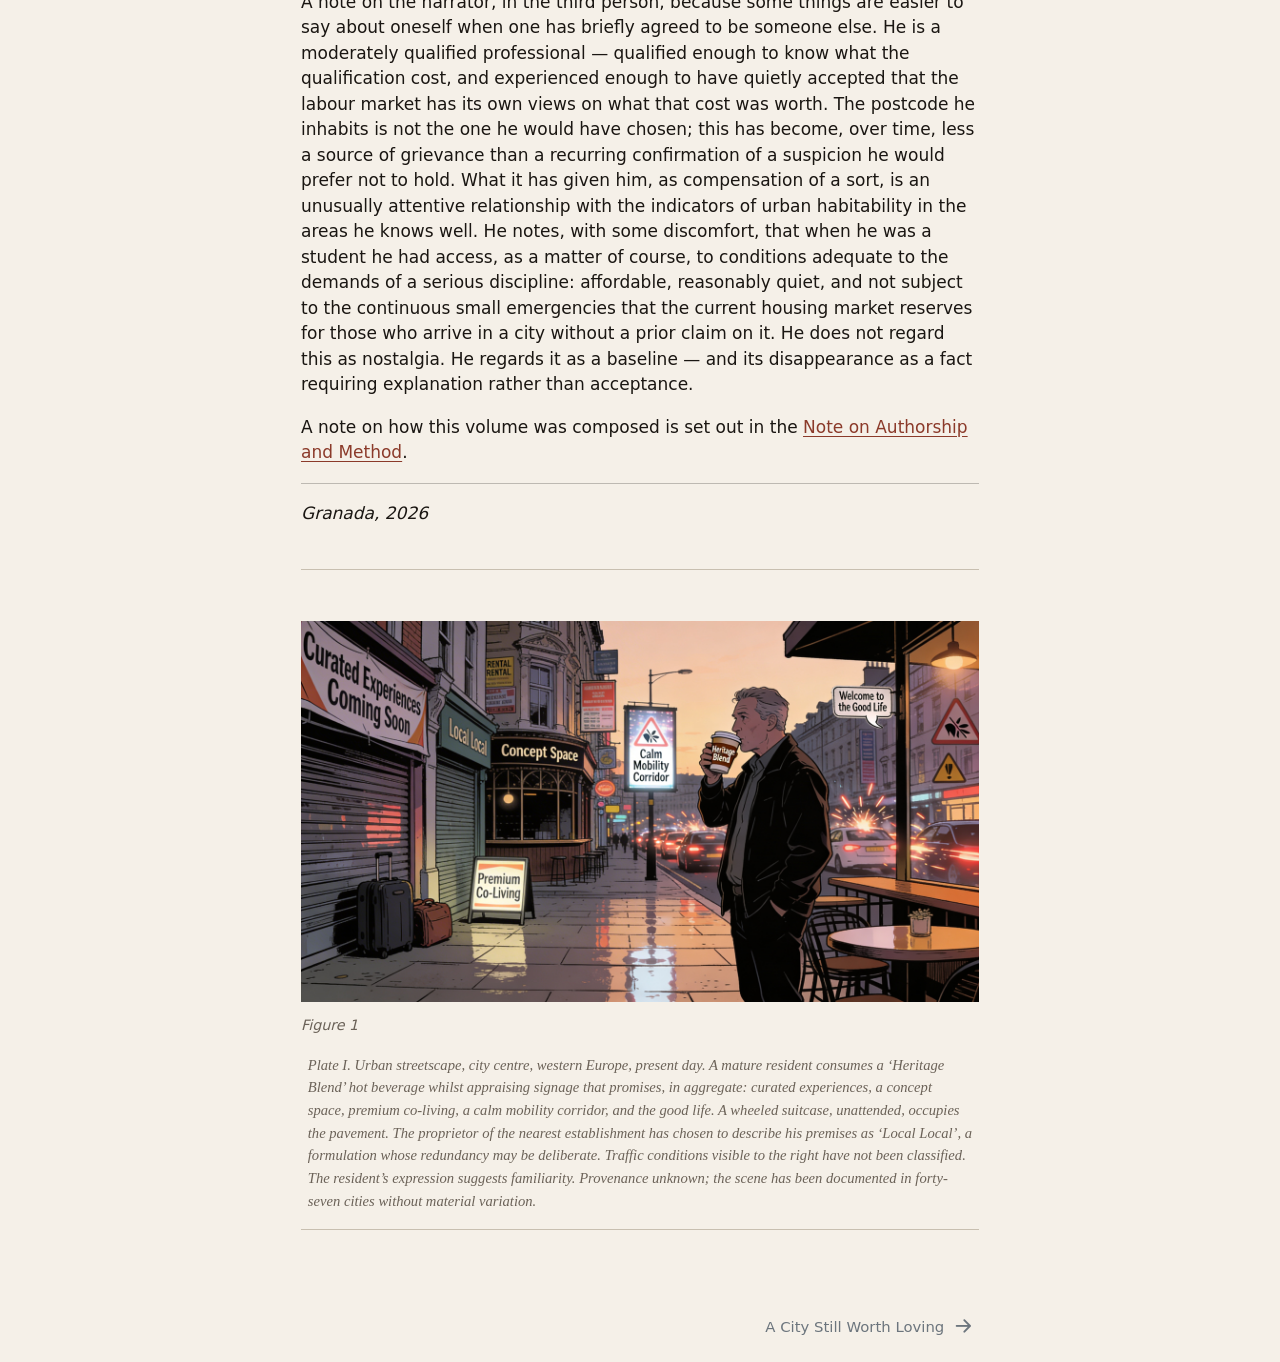
==== commit e26d5c8f: "Add files via upload" ====
--- a/index.html
+++ b/index.html
@@ -26,6 +26,7 @@
 div.csl-bib-body { }
 div.csl-entry {
   clear: both;
+  margin-bottom: 0em;
 }
 .hanging-indent div.csl-entry {
   margin-left:2em;
@@ -97,6 +98,15 @@
 <style>html{ scroll-behavior: smooth; }</style>
 
 
+<meta property="og:title" content="Overrun — A Resident’s Report on a City Past Its Limits">
+<meta property="og:description" content="Civic Darwinism, Vol. I. Five perspectives on how a Mediterranean city ceased to function as a system of shared civic life and was reconstituted as a platform of value extraction.">
+<meta property="og:image" content="/_assets/figures/social-card.png">
+<meta property="og:site_name" content="Civic Darwinism">
+<meta property="og:locale" content="en_GB">
+<meta name="twitter:title" content="Overrun — A Resident’s Report on a City Past Its Limits">
+<meta name="twitter:description" content="Civic Darwinism, Vol. I. Five perspectives on urban habitability degradation in a Mediterranean city.">
+<meta name="twitter:image" content="/_assets/figures/social-card.png">
+<meta name="twitter:card" content="summary_large_image">
 </head>
 
 <body class="nav-sidebar floating quarto-light"><script id="quarto-html-before-body" type="application/javascript">
@@ -442,7 +452,7 @@
 <p><em>Civic Darwinism</em> could well be a series of essays on the transformation of urban space — its habitability, its civic fabric, and the mechanisms by which it ceases, gradually and without announcement, to function for the people who live in it. The experiences that prompted this volume took place, for the most part, in a medium-sized Andalusian city of considerable architectural distinction — the kind of place that rewards prolonged attention and that has, in recent years, been rewarding a rather different kind of attention altogether. The narrator has lived, at various points, in other cities along the Mediterranean coast, and has found the essential pattern sufficiently consistent to suggest that the argument is not, in the end, parochial. It is, however, personal. The decision to write about urban degradation as a resident rather than as an analyst was taken at the precise moment I realised that what had seemed a local inconvenience was, in fact, a structural condition — and that its costs were being borne, in ways that did not invite easy equanimity, by people considerably less well-placed than I was to absorb them.</p>
 <p>The five central chapters examine the city through five perspectives: the returning long-term resident, the daily commuter, the citizen without leisure, the flâneur in public space, and the modestly-paid professional who finds himself guiding a young Erasmus student through a rental market he has long since stopped questioning. That last task, I should add, feels less like assistance than like an unwilling audit of his own accommodation. These five are not exhaustive; they cover, between them, the ordinary range of urban experience — memory, mobility, the body, public space, and the condition of being a reliable guide to a place that has stopped being navigable.</p>
 <p>The argument that follows is informed, in places it will signal rather than advertise, by Lefebvre’s insistence that urban space is a social product and that the right to inhabit it is a political claim rather than a consumer preference <span class="citation" data-cites="lefebvre_1968">(<a href="references.html#ref-lefebvre_1968" role="doc-biblioref">1968</a>)</span>. It is informed, in other places, by Cócola-Gant’s documentation of how tourism markets convert housing stock into a different kind of asset, and residents into a different kind of variable <span class="citation" data-cites="cocola-gant_2018">(<a href="references.html#ref-cocola-gant_2018" role="doc-biblioref">2018</a>)</span>. The remaining references — Zukin on the commoditisation of authenticity, Sennett on the erosion of public codes, Augé and Koolhaas on what is left when specificity has been engineered out — surface in the chapters where they become necessary, which is more often than I would have preferred.</p>
-<p>A recent essay has proposed that what residents of transformed cities experience is best understood as a form of urban disaffection — a falling-out-of-love whose structure resembles the end of a personal relationship <span class="citation" data-cites="casado2026desamor">(<a href="references.html#ref-casado2026desamor" role="doc-biblioref">Casado 2026</a>)</span>. The metaphor is apt in one respect: the estrangement is real, and the person experiencing it did not choose it. It is misleading in another: the causes are not emotional but institutional, and treating the condition as heartbreak risks exempting the responsible parties from the analysis.</p>
+<p>A recent essay has proposed that what residents of transformed cities experience is best understood as a form of urban disaffection — a falling-out-of-love whose structure resembles the end of a personal relationship <span class="citation" data-cites="casado2026desamor">(<a href="references.html#ref-casado2026desamor" role="doc-biblioref">Casado, 2026</a>)</span>. The metaphor is apt in one respect: the estrangement is real, and the person experiencing it did not choose it. It is misleading in another: the causes are not emotional but institutional, and treating the condition as heartbreak risks exempting the responsible parties from the analysis.</p>
 <p>A note on the narrator, in the third person, because some things are easier to say about oneself when one has briefly agreed to be someone else. He is a moderately qualified professional — qualified enough to know what the qualification cost, and experienced enough to have quietly accepted that the labour market has its own views on what that cost was worth. The postcode he inhabits is not the one he would have chosen; this has become, over time, less a source of grievance than a recurring confirmation of a suspicion he would prefer not to hold. What it has given him, as compensation of a sort, is an unusually attentive relationship with the indicators of urban habitability in the areas he knows well. He notes, with some discomfort, that when he was a student he had access, as a matter of course, to conditions adequate to the demands of a serious discipline: affordable, reasonably quiet, and not subject to the continuous small emergencies that the current housing market reserves for those who arrive in a city without a prior claim on it. He does not regard this as nostalgia. He regards it as a baseline — and its disappearance as a fact requiring explanation rather than acceptance.</p>
 <p>A note on how this volume was composed is set out in the <a href="./note-on-method.html">Note on Authorship and Method</a>.</p>
 <hr>
@@ -460,19 +470,17 @@
 </div>
 <p>Plate I. Urban streetscape, city centre, western Europe, present day. A mature resident consumes a ‘Heritage Blend’ hot beverage whilst appraising signage that promises, in aggregate: curated experiences, a concept space, premium co-living, a calm mobility corridor, and the good life. A wheeled suitcase, unattended, occupies the pavement. The proprietor of the nearest establishment has chosen to describe his premises as ‘Local Local’, a formulation whose redundancy may be deliberate. Traffic conditions visible to the right have not been classified. The resident’s expression suggests familiarity. Provenance unknown; the scene has been documented in forty-seven cities without material variation.</p>
 </div>
-<!-- ── VARIABLE: añadir en _quarto.yml bajo `params:` si se
-     quiere año dinámico. Alternativa: escribir el año fijo. -->
-
-
-<div id="refs" class="references csl-bib-body hanging-indent" role="list" style="display: none">
+
+
+<div id="refs" class="references csl-bib-body hanging-indent" data-entry-spacing="0" data-line-spacing="2" role="list" style="display: none">
 <div id="ref-casado2026desamor" class="csl-entry" role="listitem">
-Casado, Diego. 2026. <span>“El Libro Que Explica Cómo Superar El Desamor Por Lo Urbano: «Hay Que Cambiar Las Ciudades Para Cambiar El Mundo».”</span> elDiario.es, April 10. <a href="https://www.eldiario.es/madrid/somos/libro-explica-superar-desamor-urbano-hay-cambiar-ciudades-cambiar-mundo_1_13108130.html">https://www.eldiario.es/madrid/somos/libro-explica-superar-desamor-urbano-hay-cambiar-ciudades-cambiar-mundo_1_13108130.html</a>.
+Casado, Diego. (2026, April 10). <em>El libro que explica cómo superar el desamor por lo urbano: «Hay que cambiar las ciudades para cambiar el mundo»</em>. elDiario.es. <a href="https://www.eldiario.es/madrid/somos/libro-explica-superar-desamor-urbano-hay-cambiar-ciudades-cambiar-mundo_1_13108130.html">https://www.eldiario.es/madrid/somos/libro-explica-superar-desamor-urbano-hay-cambiar-ciudades-cambiar-mundo_1_13108130.html</a>
 </div>
 <div id="ref-cocola-gant_2018" class="csl-entry" role="listitem">
-Cócola-Gant, Agustín. 2018. <span>“Tourism Gentrification.”</span> In <em>Handbook of Gentrification Studies</em>, edited by Loretta Lees and Martin Phillips. Edward Elgar.
+Cócola-Gant, Agustín. (2018). Tourism gentrification. In Loretta Lees &amp; Martin Phillips (Eds.), <em>Handbook of gentrification studies</em> (pp. 281–293). Edward Elgar.
 </div>
 <div id="ref-lefebvre_1968" class="csl-entry" role="listitem">
-Lefebvre, Henri. 1968. <em>Le Droit à La Ville</em>. Anthropos.
+Lefebvre, Henri. (1968). <em>Le droit à la ville</em>. Anthropos.
 </div>
 </div>
 
